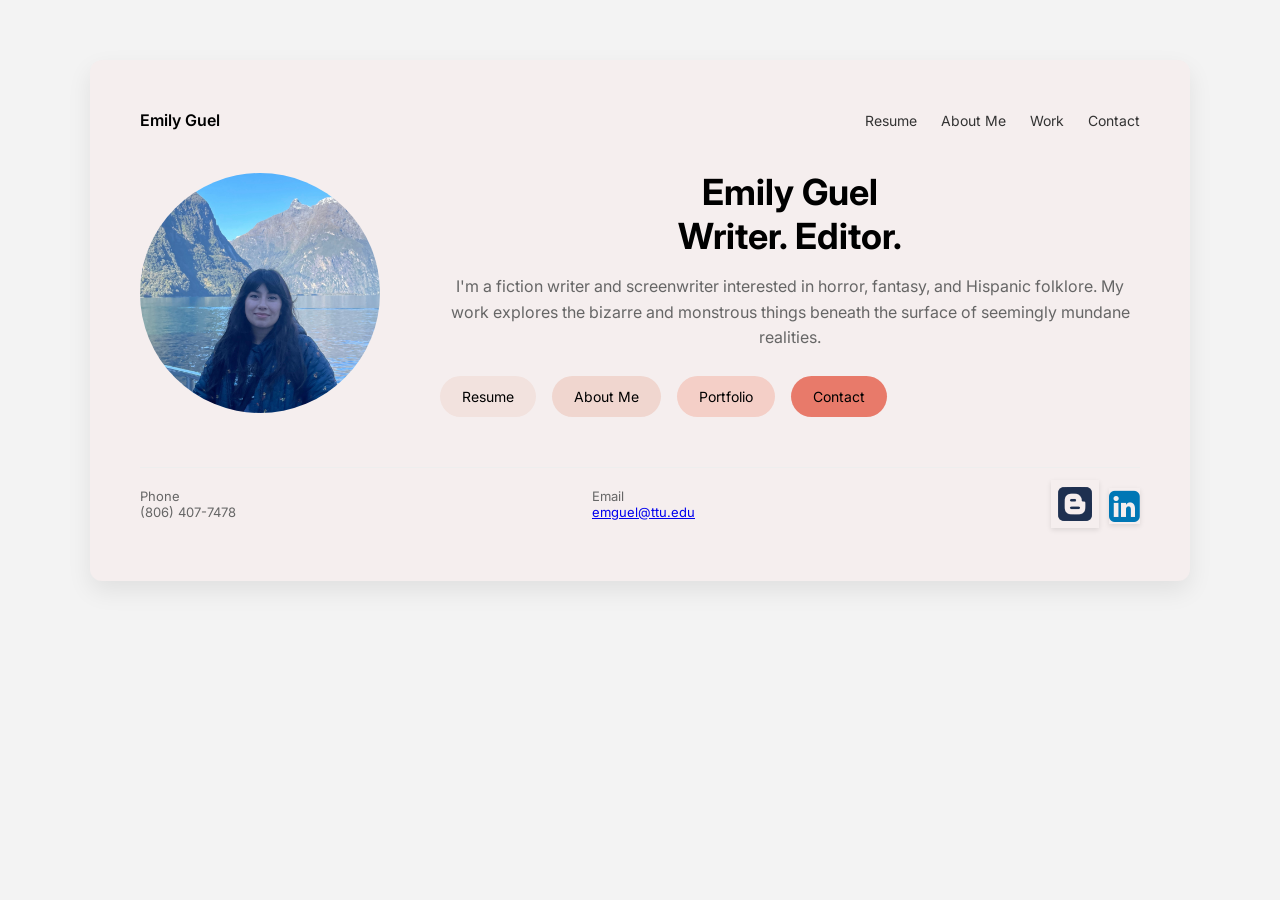
==== index.html @ 6e2cbc1f "Update navigation links to point to specific pages fixed navigation bar" ====
<!DOCTYPE html>
<html lang="en">

<head>

    <meta charset="UTF-8">
    <meta name="viewport" content="width=device-width, initial-scale=1.0">

    <title>Emily | Writer</title>

    <link rel="stylesheet" href="style.css">

    <link rel="stylesheet" href="https://cdnjs.cloudflare.com/ajax/libs/font-awesome/4.7.0/css/font-awesome.min.css">



    <link href="https://fonts.googleapis.com/css2?family=Inter:wght@300;400;600&display=swap" rel="stylesheet">

</head>

<body>

    <div class="container">

        <nav>
            <div class="logo">Emily Guel</div>

            <div>
                <a href="resume.html">Resume</a>
                <a href="about-me.html">About Me</a>
                <a href="portfolio.html">Work</a>
                <a href="contact.html">Contact</a>
            </div>
        </nav>


        <section class="hero">

            <img src="images/profilepic.jpg" alt="Profile Photo">

            <div class="hero-text">

                <h1>Emily Guel<br>Writer. Editor.</h1>

                <p>
                    I'm a fiction writer and screenwriter interested in horror, fantasy, and Hispanic folklore.
                    My work explores the bizarre and monstrous things beneath the surface of seemingly mundane
                    realities.
                </p>

                <div class="buttons">

                    <a class="btn resume" href="resume.html">Resume</a>

                    <a class="btn about-me" href="about-me.html">About Me</a>

                    <a class="btn work" href="portfolio.html">Portfolio</a>

                    <a class="btn contact" href="contact.html">Contact</a>

                </div>

        </section>


        <footer>

            <div>
                Phone<br>
                (806) 407-7478
            </div>

            <div>
                Email<br>
                <a href="mailto:emguel@ttu.edu">emguel@ttu.edu</a>
            </div>
            <div class="flex-container">
                <div>
                    <a href="https://livingonwritersblock.blogspot.com/">
                        <img src="images/blogger-brands-solid.png" alt="blogger logo" class="lift-image" width="48"
                            height="48">
                    </a>
                </div>
                <div>
                    <a href="https://www.linkedin.com/in/emilyguel">
                        <i class="fa fa-linkedin-square" style="font-size:36px; color:#0077B5;"></i>
                    </a>
                </div>
            </div>
        </footer>

    </div>

</body>

</html>
---- style.css ----
body {
    font-family: "Inter", sans-serif;
    background: #f3f3f3;
    margin: 0;
}

/* main card */

.container {
    max-width: 1000px;
    margin: 60px auto;
    background: rgb(245, 238, 238);
    padding: 50px;
    border-radius: 12px;
    box-shadow: 0 10px 25px rgba(0, 0, 0, 0.08);
}

/* nav bar */

nav {
    display: flex;
    justify-content: space-between;
    align-items: center;
    margin-bottom: 40px;
}

.logo {
    font-weight: 600;
}

nav a {
    margin-left: 20px;
    text-decoration: none;
    color: #333;
    font-size: 14px;
}

/* hero section */

.hero {
    display: flex;
    align-items: center;
    gap: 60px;
}

/* profile image */

.hero img {
    width: 240px;
    height: 240px;
    border-radius: 50%;
    object-fit: cover;
}

/* text */

.hero-text h1 {
    font-size: 36px;
    margin: 0 0 15px 0;
    text-align: center;
}

.hero-text p {
    color: #666;
    line-height: 1.6;
    text-align: center;
}

/* buttons */

.buttons {
    margin-top: 25px;
}

.btn {
    padding: 12px 22px;
    border-radius: 30px;
    text-decoration: none;
    margin-right: 12px;
    font-size: 14px;
    display: inline-block;
}

.resume {
    background: #f2e2de;
    color: black;
}

.about-me {
    background: #f0d6cf;
    color: black;
}

.work {
    background: #f4cfc7;
    color: black;
}

.contact {
    background: #e87a6a;
    color: black;
}

.Inheritance {
    Background: #bd5d4e;
    color: black;
}

.penny-darling {
    background: #e78f82;
    color: black;
}

.wherewestayed {
    background: #f9ada1;
    color: black;
}

.prologue {
    background: #f2bab2;
    color: black;
}

/* footer */

footer {
    border-top: 1px solid #eee;
    margin-top: 50px;
    padding-top: 20px;
    display: flex;
    justify-content: space-between;
    font-size: 13px;
    color: #666;
}

i {
    font-size: 28px;
    margin: right 15px;
    color: #333;
}

i:hover {
    color: #e87a6a;
}

nav a:hover {
    opacity: .0;
}

.flex-container {
    display: flex;
    justify-content: center;
    /* Aligns items horizontally in the center */
    /* Other options: space-between, space-around, flex-start, flex-end */
    gap: 10px;
    /* Adds space between images */
}

.flex-container img {
    max-width: 100%;
    /* Ensures images are responsive */
    height: auto;
    /* Maintains aspect ratio */
}

.lift-image {
    margin-top: -8px;
    transition: transform 0.3s ease, box-shadow 0.3s ease;
    /* Smooth motion */
    cursor: pointer;
    box-shadow: 0 2px 5px rgba(0, 0, 0, 0.1);
    /* Initial shallow shadow */
}

.lift-image:hover {
    transform: translateY(-10px);
    /* Moves the image up */
    box-shadow: 0 10px 20px rgba(0, 0, 0, 0.2);
    /* Deepens shadow for "raised" look */
}


.fa-linkedin-square {
    transition: transform 0.3s ease, box-shadow 0.3s ease;
    /*Smooth motion*/
    cursor: pointer;
    box-shadow: 0 2px 5px rgba(0, 0, 0, 0.1)
        /* Stays animated at end state */
}

.fa-linkedin-square:hover {
    transform: translateY(-10px);
    /*moves the image up*/
    box-shadow: 0 10px 20px rgba(0, 0, 0, 0.2)
        /*deepens shadow for "raised" look*/
}

.btn:hover {
    transform: translateY(-2px);
}

h1 {
    margin-bottom: 30px;
}

/* RESPONSIVE */

@media (max-width:1024px) {

    .issue-grid {
        gap: 20px;
    }

}

@media (max-width:767px) {

    .header {
        flex-direction: column;
    }

    .issue {
        width: 90%;
    }
}
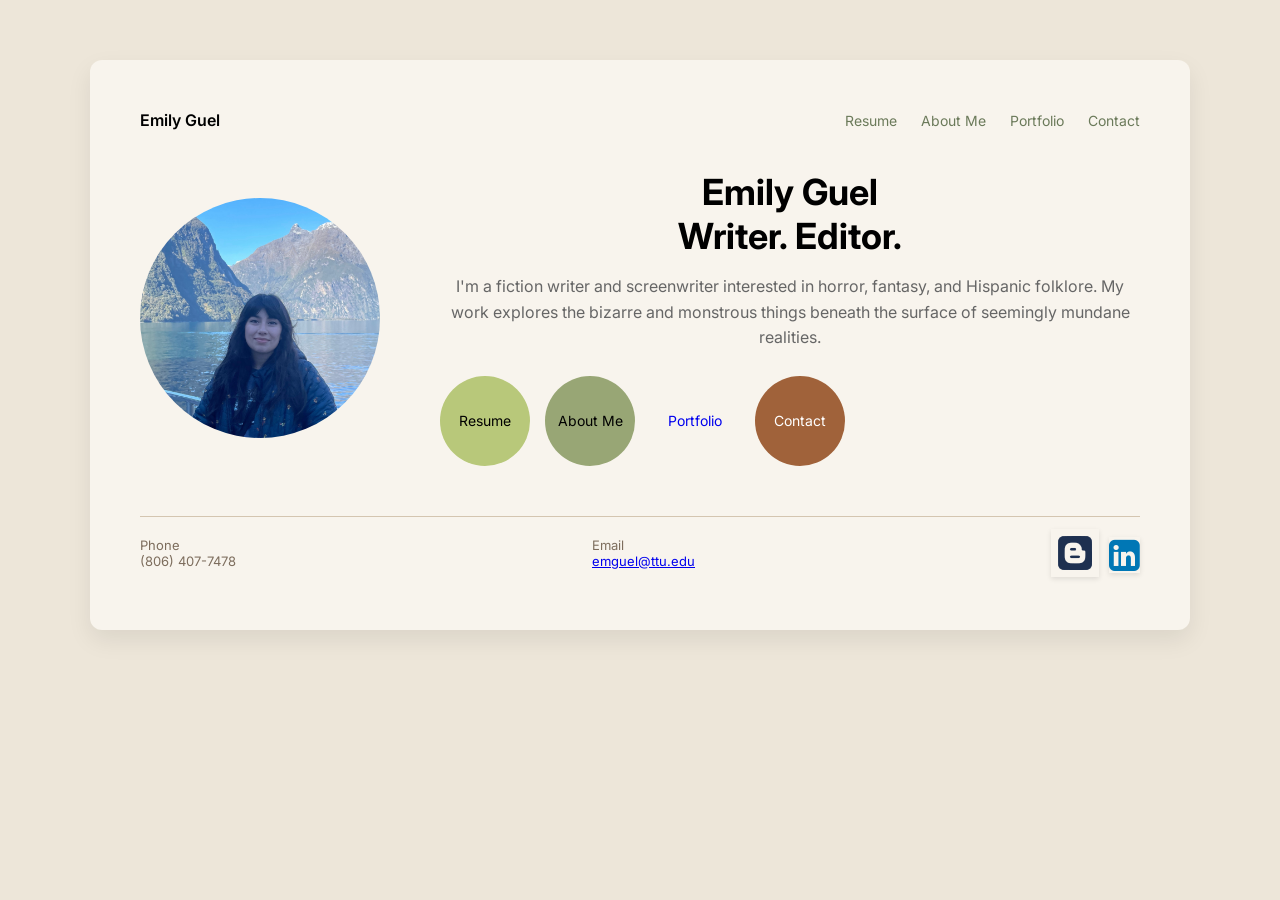
==== commit a6c2bedc: "Rename 'Work' link to 'Portfolio' in index.html" ====
--- a/index.html
+++ b/index.html
@@ -28,7 +28,7 @@
             <div>
                 <a href="resume.html">Resume</a>
                 <a href="about-me.html">About Me</a>
-                <a href="portfolio.html">Work</a>
+                <a href="portfolio.html">Portfolio</a>
                 <a href="contact.html">Contact</a>
             </div>
         </nav>
@@ -45,7 +45,7 @@
                 <p>
                     I'm a fiction writer and screenwriter interested in horror, fantasy, and Hispanic folklore.
                     My work explores the bizarre and monstrous things beneath the surface of seemingly mundane
-                    realities.
+ realities.
                 </p>
 
                 <div class="buttons">
@@ -54,7 +54,7 @@
 
                     <a class="btn about-me" href="about-me.html">About Me</a>
 
-                    <a class="btn work" href="portfolio.html">Portfolio</a>
+                    <a class="btn portfolio" href="portfolio.html">Portfolio</a>
 
                     <a class="btn contact" href="contact.html">Contact</a>
 
--- a/style.css
+++ b/style.css
@@ -1,6 +1,6 @@
 body {
     font-family: "Inter", sans-serif;
-    background: #f3f3f3;
+    background: #ede6d9;
     margin: 0;
 }
 
@@ -9,7 +9,7 @@
 .container {
     max-width: 1000px;
     margin: 60px auto;
-    background: rgb(245, 238, 238);
+    background: #f8f4ed;
     padding: 50px;
     border-radius: 12px;
     box-shadow: 0 10px 25px rgba(0, 0, 0, 0.08);
@@ -31,7 +31,7 @@
 nav a {
     margin-left: 20px;
     text-decoration: none;
-    color: #333;
+    color: #6b7a5a;
     font-size: 14px;
 }
 
@@ -70,77 +70,103 @@
 
 .buttons {
     margin-top: 25px;
+    display: flex;
+    gap: 15px;
+    justify-content: flex-start;
+    flex-wrap: wrap;
 }
 
 .btn {
-    padding: 12px 22px;
-    border-radius: 30px;
+    width: 90px;
+    height: 90px;
+    border-radius: 50%;
     text-decoration: none;
-    margin-right: 12px;
     font-size: 14px;
-    display: inline-block;
+    display: flex;
+    align-items: center;
+    justify-content: center;
+    text-align: center;
+    padding: 0;
+    transition: transform 0.3s ease;
 }
 
 .resume {
-    background: #f2e2de;
+    background: #b8c87a;    
     color: black;
 }
 
 .about-me {
-    background: #f0d6cf;
+    background: #98a675;
     color: black;
 }
 
 .work {
-    background: #f4cfc7;
+    background: #8fa770;            
     color: black;
 }
 
 .contact {
-    background: #e87a6a;
-    color: black;
+    background: #a0623a;
+    color: white;
 }
 
 .Inheritance {
-    Background: #bd5d4e;
-    color: black;
+    background: #8b5a2b;
+    color: white;
+    width: auto !important;
+    height: auto !important;
+    border-radius: 30px !important;
+    padding: 12px 22px !important;
 }
 
 .penny-darling {
-    background: #e78f82;
-    color: black;
+    background: #a39b7a;
+    color: black;
+    width: auto !important;
+    height: auto !important;
+    border-radius: 30px !important;
+    padding: 12px 22px !important;
 }
 
 .wherewestayed {
-    background: #f9ada1;
-    color: black;
+    background: #9cb584;
+    color: black;
+    width: auto !important;
+    height: auto !important;
+    border-radius: 30px !important;
+    padding: 12px 22px !important;
 }
 
 .prologue {
-    background: #f2bab2;
-    color: black;
+    background: #c17d5c;
+    color: black;
+    width: auto !important;
+    height: auto !important;
+    border-radius: 30px !important;
+    padding: 12px 22px !important;
+    max-width: 150px;
 }
 
 /* footer */
 
 footer {
-    border-top: 1px solid #eee;
+    border-top: 1px solid #d4c5b0;
     margin-top: 50px;
     padding-top: 20px;
     display: flex;
     justify-content: space-between;
     font-size: 13px;
-    color: #666;
+    color: #7d6d5d;
 }
 
 i {
     font-size: 28px;
     margin: right 15px;
-    color: #333;
+    color: #7d8c6a;
 }
 
 i:hover {
-    color: #e87a6a;
+    color: #a0623a;
 }
 
 nav a:hover {
@@ -213,13 +239,48 @@
 
 }
 
-@media (max-width:767px) {
-
-    .header {
+@media (max-width:768px) {
+    .container {
+        margin: 20px auto;
+        padding: 25px;
+    }
+
+    nav {
         flex-direction: column;
-    }
-
-    .issue {
-        width: 90%;
-    }
-}+        gap: 15px;
+        margin-bottom: 25px;
+    }
+
+    nav a {
+        margin-left: 0;
+        margin-right: 15px;
+    }
+
+    .hero {
+        flex-direction: column;
+        gap: 30px;
+        align-items: center;
+    }
+
+    .hero img {
+        width: 180px;
+        height: 180px;
+    }
+
+    .hero-text h1 {
+        font-size: 28px;
+    }
+
+    .btn {
+        display: block;
+        margin: 8px 0;
+        width: 100%;
+        text-align: center;
+        margin-right: 0;
+    }
+
+    footer {
+        flex-direction: column;
+        gap: 20px;
+    }
+}
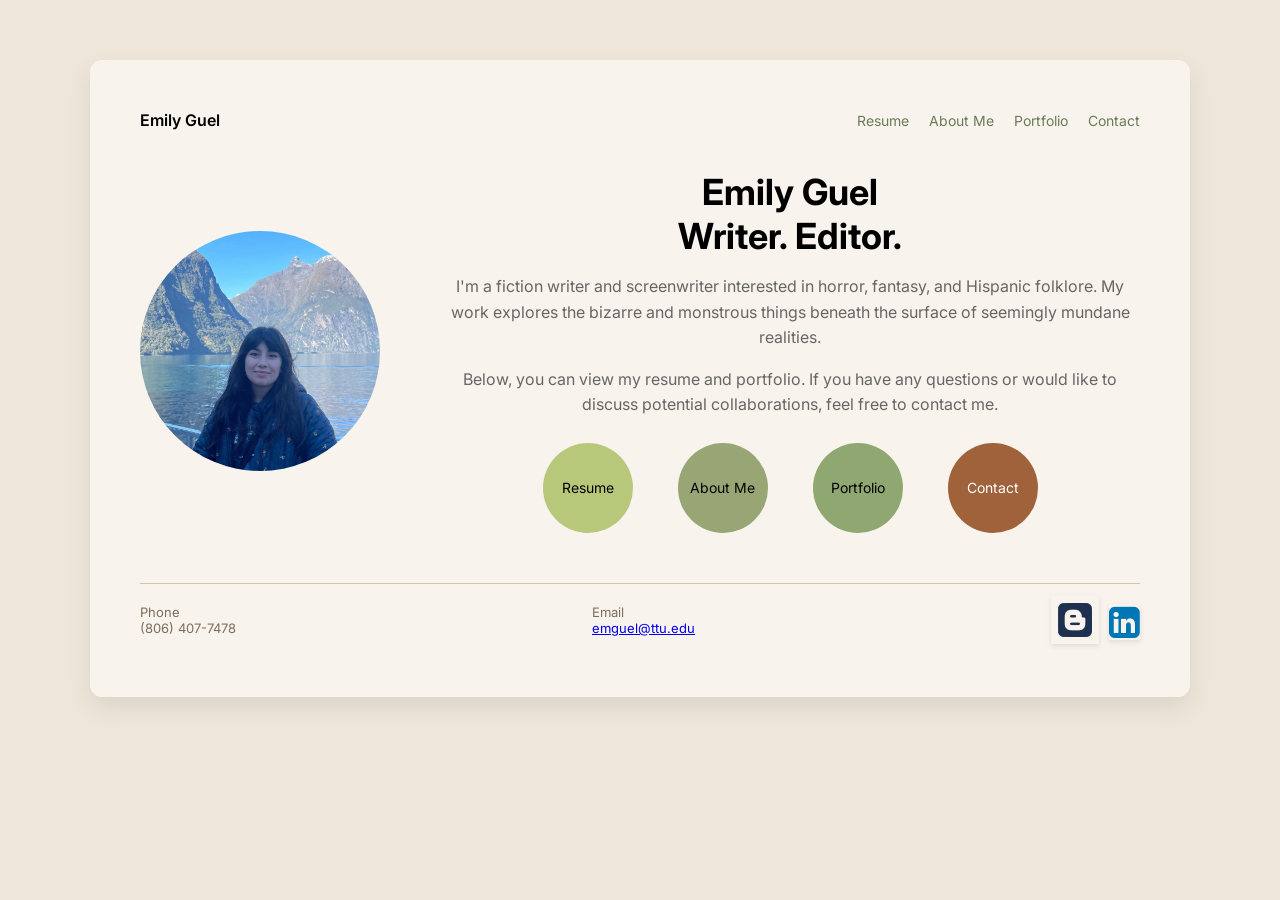
==== commit 73769e98: "Update index.html" ====
--- a/index.html
+++ b/index.html
@@ -2,30 +2,33 @@
 <html lang="en">
 
 <head>
-
     <meta charset="UTF-8">
     <meta name="viewport" content="width=device-width, initial-scale=1.0">
-
+    <meta name="description"
+        content="Emily Guel is a fiction writer and screenwriter interested in horror, fantasy, and Hispanic folklore.">
+    <meta property="og:title" content="Emily Guel | Writer">
+    <meta property="og:description"
+        content="Emily Guel is a fiction writer and screenwriter interested in horror, fantasy, and Hispanic folklore.">
+    <meta property="og:type" content="website">
+    <meta property="og:url" content="https://emilyguel.com">
     <title>Emily | Writer</title>
-
     <link rel="stylesheet" href="style.css">
-
     <link rel="stylesheet" href="https://cdnjs.cloudflare.com/ajax/libs/font-awesome/4.7.0/css/font-awesome.min.css">
-
-
-
     <link href="https://fonts.googleapis.com/css2?family=Inter:wght@300;400;600&display=swap" rel="stylesheet">
-
 </head>
 
 <body>
-
     <div class="container">
 
         <nav>
             <div class="logo">Emily Guel</div>
-
-            <div>
+            <input type="checkbox" id="nav-toggle" class="nav-toggle">
+            <label for="nav-toggle" class="hamburger" aria-label="Toggle navigation">
+                <span></span>
+                <span></span>
+                <span></span>
+            </label>
+            <div class="nav-links">
                 <a href="resume.html">Resume</a>
                 <a href="about-me.html">About Me</a>
                 <a href="portfolio.html">Portfolio</a>
@@ -33,43 +36,29 @@
             </div>
         </nav>
 
-
         <section class="hero">
-
             <img src="images/profilepic.jpg" alt="Profile Photo">
-
             <div class="hero-text">
-
                 <h1>Emily Guel<br>Writer. Editor.</h1>
-
-                <p>
-                    I'm a fiction writer and screenwriter interested in horror, fantasy, and Hispanic folklore.
+                <p>I'm a fiction writer and screenwriter interested in horror, fantasy, and Hispanic folklore.
                     My work explores the bizarre and monstrous things beneath the surface of seemingly mundane
- realities.
-                </p>
-
+                    realities.</p>
+                <p>Below, you can view my resume and portfolio. If you have any questions or would like to discuss
+                    potential collaborations, feel free to contact me.</p>
                 <div class="buttons">
-
                     <a class="btn resume" href="resume.html">Resume</a>
-
                     <a class="btn about-me" href="about-me.html">About Me</a>
-
                     <a class="btn portfolio" href="portfolio.html">Portfolio</a>
-
                     <a class="btn contact" href="contact.html">Contact</a>
-
                 </div>
-
+            </div>
         </section>
 
-
         <footer>
-
             <div>
                 Phone<br>
                 (806) 407-7478
             </div>
-
             <div>
                 Email<br>
                 <a href="mailto:emguel@ttu.edu">emguel@ttu.edu</a>
@@ -77,8 +66,8 @@
             <div class="flex-container">
                 <div>
                     <a href="https://livingonwritersblock.blogspot.com/">
-                        <img src="images/blogger-brands-solid.png" alt="blogger logo" class="lift-image" width="48"
-                            height="48">
+                        <img src="images/blogger-brands-solid.png" alt="Blogger logo" class="lift-image" width="48"
+                            height="48" loading="lazy">
                     </a>
                 </div>
                 <div>
@@ -90,7 +79,6 @@
         </footer>
 
     </div>
-
 </body>
 
 </html>
--- a/style.css
+++ b/style.css
@@ -5,7 +5,6 @@
 }
 
 /* main card */
-
 .container {
     max-width: 1000px;
     margin: 60px auto;
@@ -16,12 +15,12 @@
 }
 
 /* nav bar */
-
 nav {
     display: flex;
     justify-content: space-between;
     align-items: center;
     margin-bottom: 40px;
+    position: relative;
 }
 
 .logo {
@@ -35,8 +34,55 @@
     font-size: 14px;
 }
 
+nav a:hover {
+    color: #a0623a;
+}
+
+/* hidden checkbox */
+.nav-toggle {
+    position: absolute;
+    opacity: 0;
+    width: 0;
+    height: 0;
+    pointer-events: none;
+}
+
+/* hamburger button - hidden on desktop */
+.hamburger {
+    display: none;
+    flex-direction: column;
+    gap: 5px;
+    cursor: pointer;
+    padding: 4px;
+}
+
+.hamburger span {
+    display: block;
+    width: 24px;
+    height: 2px;
+    background: #6b7a5a;
+    border-radius: 2px;
+    transition: all 0.3s ease;
+}
+
+/* nav links - visible on desktop */
+.nav-links {
+    display: flex;
+    gap: 0;
+}
+
+.nav-links a {
+    margin-left: 20px;
+    text-decoration: none;
+    color: #6b7a5a;
+    font-size: 14px;
+}
+
+.nav-links a:hover {
+    color: #a0623a;
+}
+
 /* hero section */
-
 .hero {
     display: flex;
     align-items: center;
@@ -44,7 +90,6 @@
 }
 
 /* profile image */
-
 .hero img {
     width: 240px;
     height: 240px;
@@ -53,7 +98,6 @@
 }
 
 /* text */
-
 .hero-text h1 {
     font-size: 36px;
     margin: 0 0 15px 0;
@@ -66,13 +110,83 @@
     text-align: center;
 }
 
+/* portfolio grid */
+.portfolio-grid {
+    display: grid;
+    grid-template-columns: repeat(auto-fit, minmax(280px, 1fr));
+    gap: 25px;
+    margin: 30px 0;
+}
+
+.portfolio-grid.single {
+    grid-template-columns: 1fr;
+    max-width: 300px;
+}
+
+.portfolio-card {
+    background: #ffffff;
+    border-radius: 12px;
+    padding: 25px;
+    box-shadow: 0 4px 12px rgba(0, 0, 0, 0.08);
+    transition: transform 0.3s ease, box-shadow 0.3s ease;
+    display: flex;
+    flex-direction: column;
+    align-items: center;
+    text-align: center;
+}
+
+.portfolio-card:hover {
+    transform: translateY(-8px);
+    box-shadow: 0 12px 24px rgba(0, 0, 0, 0.15);
+}
+
+.portfolio-card.Inheritance { background: #8b5a2b; }
+.portfolio-card.penny-darling { background: #a39b7a; }
+.portfolio-card.wherewestayed { background: #9cb584; }
+.portfolio-card.werewolves { background: #7d8c6a; }
+.portfolio-card.prologue { background: #c17d5c; }
+
+.portfolio-card p {
+    color: #ffffff;
+}
+
+.card-link {
+    display: flex;
+    flex-direction: column;
+    align-items: center;
+    justify-content: center;
+    text-align: center;
+    text-decoration: none;
+    color: inherit;
+    width: 100%;
+    height: 100%;
+    padding: 0;
+}
+
+.card-link h3 {
+    margin: 0 0 10px 0;
+    font-size: 16px;
+    color: #ffffff;
+}
+
+.card-link p {
+    margin: 0;
+}
+
+.portfolio-card img {
+    width: 150px;
+    height: 170px;
+    object-fit: contain;
+    border-radius: 8px;
+    margin-bottom: 15px;
+}
+
 /* buttons */
-
 .buttons {
     margin-top: 25px;
     display: flex;
-    gap: 15px;
-    justify-content: flex-start;
+    gap: 45px;
+    justify-content: center;
     flex-wrap: wrap;
 }
 
@@ -90,8 +204,30 @@
     transition: transform 0.3s ease;
 }
 
+.btn:hover {
+    transform: translateY(-2px);
+}
+
+.pill-btn {
+    background: #8b5a2b;
+    color: white;
+    width: auto;
+    height: auto;
+    border-radius: 30px;
+    padding: 12px 24px;
+    text-decoration: none;
+    font-size: 14px;
+    display: inline-flex;
+    align-items: center;
+    transition: transform 0.3s ease;
+}
+
+.pill-btn:hover {
+    transform: translateY(-2px);
+}
+
 .resume {
-    background: #b8c87a;    
+    background: #b8c87a;
     color: black;
 }
 
@@ -100,8 +236,8 @@
     color: black;
 }
 
-.work {
-    background: #8fa770;            
+.portfolio {
+    background: #8fa770;
     color: black;
 }
 
@@ -137,6 +273,15 @@
     padding: 12px 22px !important;
 }
 
+.werewolves {
+    background: #7d8c6a;
+    color: black;
+    width: auto !important;
+    height: auto !important;
+    border-radius: 30px !important;
+    padding: 12px 22px !important;
+}
+
 .prologue {
     background: #c17d5c;
     color: black;
@@ -148,7 +293,6 @@
 }
 
 /* footer */
-
 footer {
     border-top: 1px solid #d4c5b0;
     margin-top: 50px;
@@ -169,91 +313,110 @@
     color: #a0623a;
 }
 
-nav a:hover {
-    opacity: .0;
-}
-
 .flex-container {
     display: flex;
     justify-content: center;
-    /* Aligns items horizontally in the center */
-    /* Other options: space-between, space-around, flex-start, flex-end */
     gap: 10px;
-    /* Adds space between images */
 }
 
 .flex-container img {
     max-width: 100%;
-    /* Ensures images are responsive */
     height: auto;
-    /* Maintains aspect ratio */
 }
 
 .lift-image {
     margin-top: -8px;
     transition: transform 0.3s ease, box-shadow 0.3s ease;
-    /* Smooth motion */
     cursor: pointer;
     box-shadow: 0 2px 5px rgba(0, 0, 0, 0.1);
-    /* Initial shallow shadow */
 }
 
 .lift-image:hover {
     transform: translateY(-10px);
-    /* Moves the image up */
     box-shadow: 0 10px 20px rgba(0, 0, 0, 0.2);
-    /* Deepens shadow for "raised" look */
-}
-
+}
 
 .fa-linkedin-square {
     transition: transform 0.3s ease, box-shadow 0.3s ease;
-    /*Smooth motion*/
     cursor: pointer;
-    box-shadow: 0 2px 5px rgba(0, 0, 0, 0.1)
-        /* Stays animated at end state */
+    box-shadow: 0 2px 5px rgba(0, 0, 0, 0.1);
 }
 
 .fa-linkedin-square:hover {
     transform: translateY(-10px);
-    /*moves the image up*/
-    box-shadow: 0 10px 20px rgba(0, 0, 0, 0.2)
-        /*deepens shadow for "raised" look*/
-}
-
-.btn:hover {
-    transform: translateY(-2px);
+    box-shadow: 0 10px 20px rgba(0, 0, 0, 0.2);
 }
 
 h1 {
     margin-bottom: 30px;
 }
 
+/* fade-in animation */
+@keyframes fadeUp {
+    from {
+        opacity: 0;
+        transform: translateY(20px);
+    }
+    to {
+        opacity: 1;
+        transform: translateY(0);
+    }
+}
+
+.fade-in {
+    animation: fadeUp 0.6s ease forwards;
+}
+
+.fade-in:nth-child(2) { animation-delay: 0.1s; }
+.fade-in:nth-child(3) { animation-delay: 0.2s; }
+.fade-in:nth-child(4) { animation-delay: 0.3s; }
+
 /* RESPONSIVE */
-
-@media (max-width:1024px) {
-
+@media (max-width: 1024px) {
     .issue-grid {
         gap: 20px;
     }
-
-}
-
-@media (max-width:768px) {
+}
+
+@media (max-width: 768px) {
     .container {
         margin: 20px auto;
         padding: 25px;
     }
 
+    /* show hamburger on mobile */
+    .hamburger {
+        display: flex;
+    }
+
+    /* hide nav links by default on mobile */
+    .nav-links {
+        display: none;
+        flex-direction: column;
+        position: absolute;
+        top: 60px;
+        right: 0;
+        background: #f8f4ed;
+        border-radius: 12px;
+        padding: 15px 20px;
+        box-shadow: 0 4px 12px rgba(0, 0, 0, 0.1);
+        z-index: 100;
+    }
+
+    /* show nav links when checkbox is checked */
+    .nav-toggle:checked ~ .nav-links {
+        display: flex;
+    }
+
+    .nav-links a {
+        padding: 8px 0;
+        margin: 0;
+    }
+
     nav {
-        flex-direction: column;
-        gap: 15px;
+        flex-direction: row;
+        gap: 0;
         margin-bottom: 25px;
-    }
-
-    nav a {
-        margin-left: 0;
-        margin-right: 15px;
     }
 
     .hero {
@@ -272,9 +435,12 @@
     }
 
     .btn {
-        display: block;
-        margin: 8px 0;
-        width: 100%;
+        display: flex;
+        align-items: center;
+        justify-content: center;
+        margin: 8px auto;
+        width: 80px !important;
+        height: 80px !important;
         text-align: center;
         margin-right: 0;
     }
@@ -284,3 +450,24 @@
         gap: 20px;
     }
 }
+
+@media (max-width: 480px) {
+    .container {
+        margin: 10px auto;
+        padding: 18px;
+    }
+
+    .hero-text h1 {
+        font-size: 22px;
+    }
+
+    .btn {
+        width: 70px !important;
+        height: 70px !important;
+        font-size: 12px;
+    }
+
+    nav a {
+        font-size: 12px;
+    }
+}
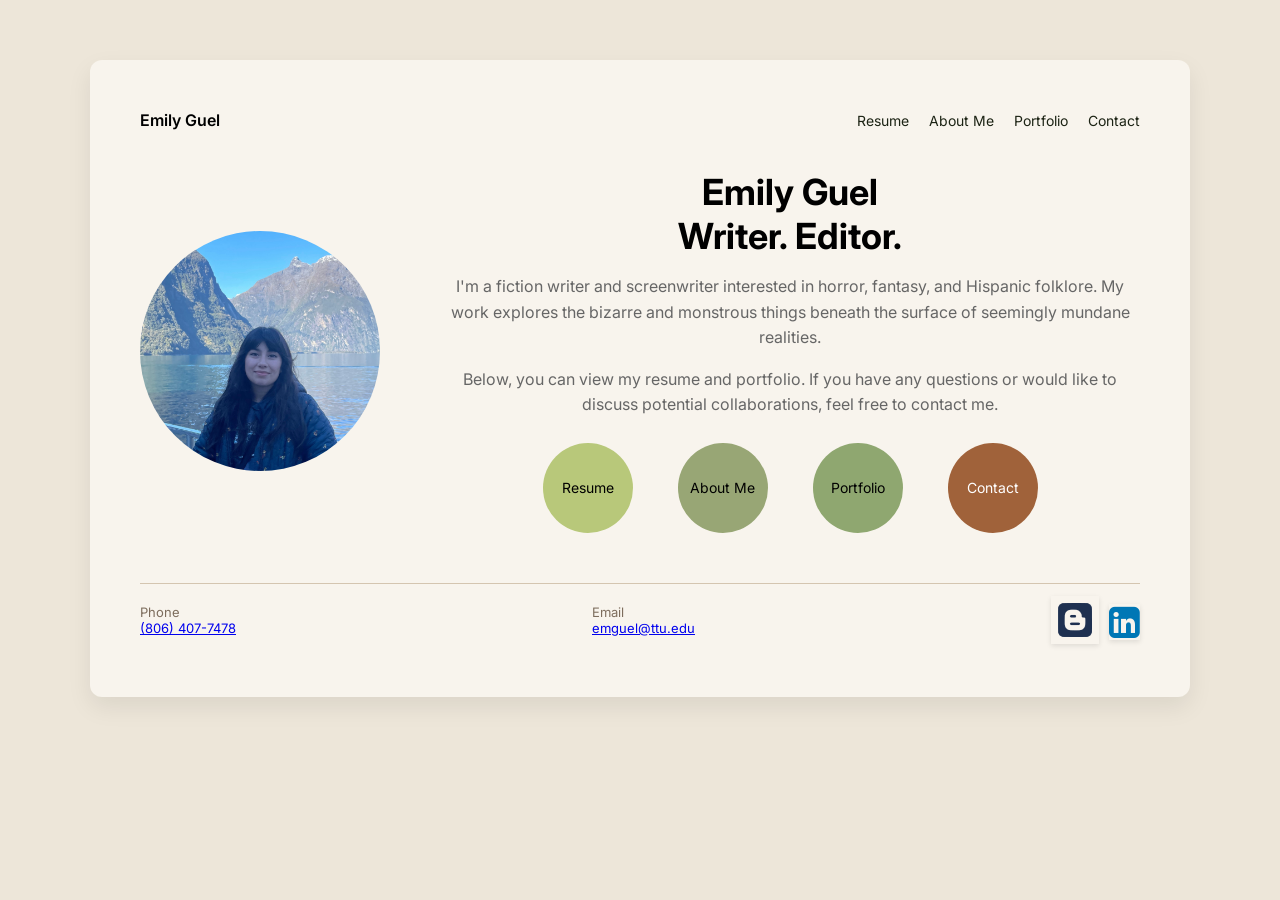
==== commit 6e64c4c5: "Update index.html" ====
--- a/index.html
+++ b/index.html
@@ -22,7 +22,7 @@
 
         <nav>
             <div class="logo">Emily Guel</div>
-            <input type="checkbox" id="nav-toggle" class="nav-toggle">
+            <input type="checkbox" id="nav-toggle" class="nav-toggle" aria-label="Toggle navigation">
             <label for="nav-toggle" class="hamburger" aria-label="Toggle navigation">
                 <span></span>
                 <span></span>
@@ -35,29 +35,29 @@
                 <a href="contact.html">Contact</a>
             </div>
         </nav>
-
-        <section class="hero">
-            <img src="images/profilepic.jpg" alt="Profile Photo">
-            <div class="hero-text">
-                <h1>Emily Guel<br>Writer. Editor.</h1>
-                <p>I'm a fiction writer and screenwriter interested in horror, fantasy, and Hispanic folklore.
-                    My work explores the bizarre and monstrous things beneath the surface of seemingly mundane
-                    realities.</p>
-                <p>Below, you can view my resume and portfolio. If you have any questions or would like to discuss
-                    potential collaborations, feel free to contact me.</p>
-                <div class="buttons">
-                    <a class="btn resume" href="resume.html">Resume</a>
-                    <a class="btn about-me" href="about-me.html">About Me</a>
-                    <a class="btn portfolio" href="portfolio.html">Portfolio</a>
-                    <a class="btn contact" href="contact.html">Contact</a>
+        <main>
+            <section class="hero">
+                <img src="images/profilepic.jpg" alt="Profile picture of Emily Guel, fiction writer and screenwriter">
+                <div class="hero-text">
+                    <h1>Emily Guel<br>Writer. Editor.</h1>
+                    <p>I'm a fiction writer and screenwriter interested in horror, fantasy, and Hispanic folklore.
+                        My work explores the bizarre and monstrous things beneath the surface of seemingly mundane
+                        realities.</p>
+                    <p>Below, you can view my resume and portfolio. If you have any questions or would like to discuss
+                        potential collaborations, feel free to contact me.</p>
+                    <div class="buttons">
+                        <a class="btn resume" href="resume.html">Resume</a>
+                        <a class="btn about-me" href="about-me.html">About Me</a>
+                        <a class="btn portfolio" href="portfolio.html">Portfolio</a>
+                        <a class="btn contact" href="contact.html">Contact</a>
+                    </div>
                 </div>
-            </div>
-        </section>
-
+            </section>
+        </main>
         <footer>
             <div>
                 Phone<br>
-                (806) 407-7478
+                <a href="tel:(806) 407-7478">(806) 407-7478</a>
             </div>
             <div>
                 Email<br>
@@ -65,13 +65,13 @@
             </div>
             <div class="flex-container">
                 <div>
-                    <a href="https://livingonwritersblock.blogspot.com/">
+                    <a href="https://livingonwritersblock.blogspot.com/" aria-label="Emily Guel on Blogger">
                         <img src="images/blogger-brands-solid.png" alt="Blogger logo" class="lift-image" width="48"
                             height="48" loading="lazy">
                     </a>
                 </div>
                 <div>
-                    <a href="https://www.linkedin.com/in/emilyguel">
+                    <a href="https://www.linkedin.com/in/emilyguel" aria-label="Emily Guel on LinkedIn">
                         <i class="fa fa-linkedin-square" style="font-size:36px; color:#0077B5;"></i>
                     </a>
                 </div>
--- a/style.css
+++ b/style.css
@@ -74,7 +74,7 @@
 .nav-links a {
     margin-left: 20px;
     text-decoration: none;
-    color: #6b7a5a;
+    color: #1c2314;
     font-size: 14px;
 }
 
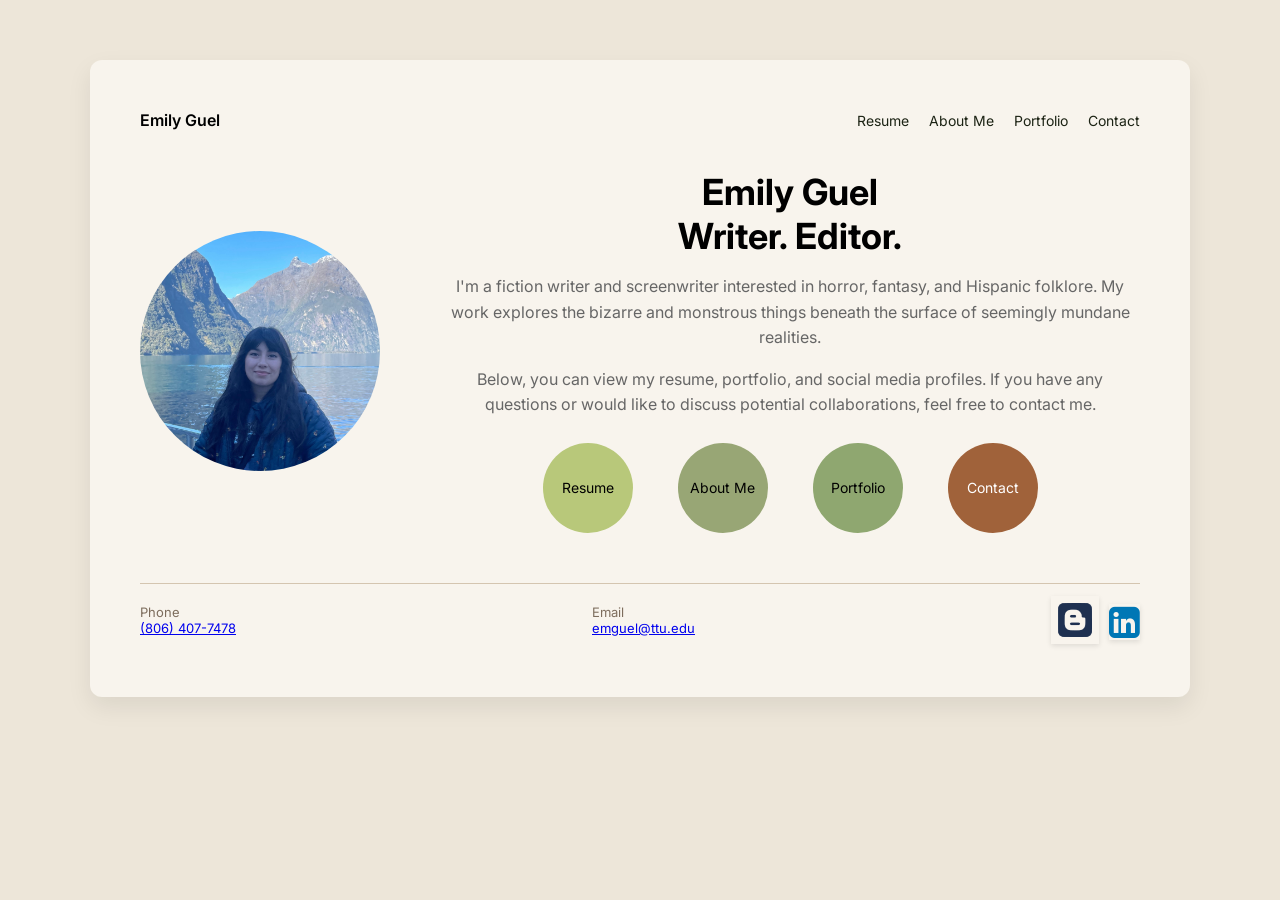
==== commit 6c935b81: "Update index.html" ====
--- a/index.html
+++ b/index.html
@@ -43,7 +43,7 @@
                     <p>I'm a fiction writer and screenwriter interested in horror, fantasy, and Hispanic folklore.
                         My work explores the bizarre and monstrous things beneath the surface of seemingly mundane
                         realities.</p>
-                    <p>Below, you can view my resume and portfolio. If you have any questions or would like to discuss
+                    <p>Below, you can view my resume, portfolio, and social media profiles. If you have any questions or would like to discuss
                         potential collaborations, feel free to contact me.</p>
                     <div class="buttons">
                         <a class="btn resume" href="resume.html">Resume</a>
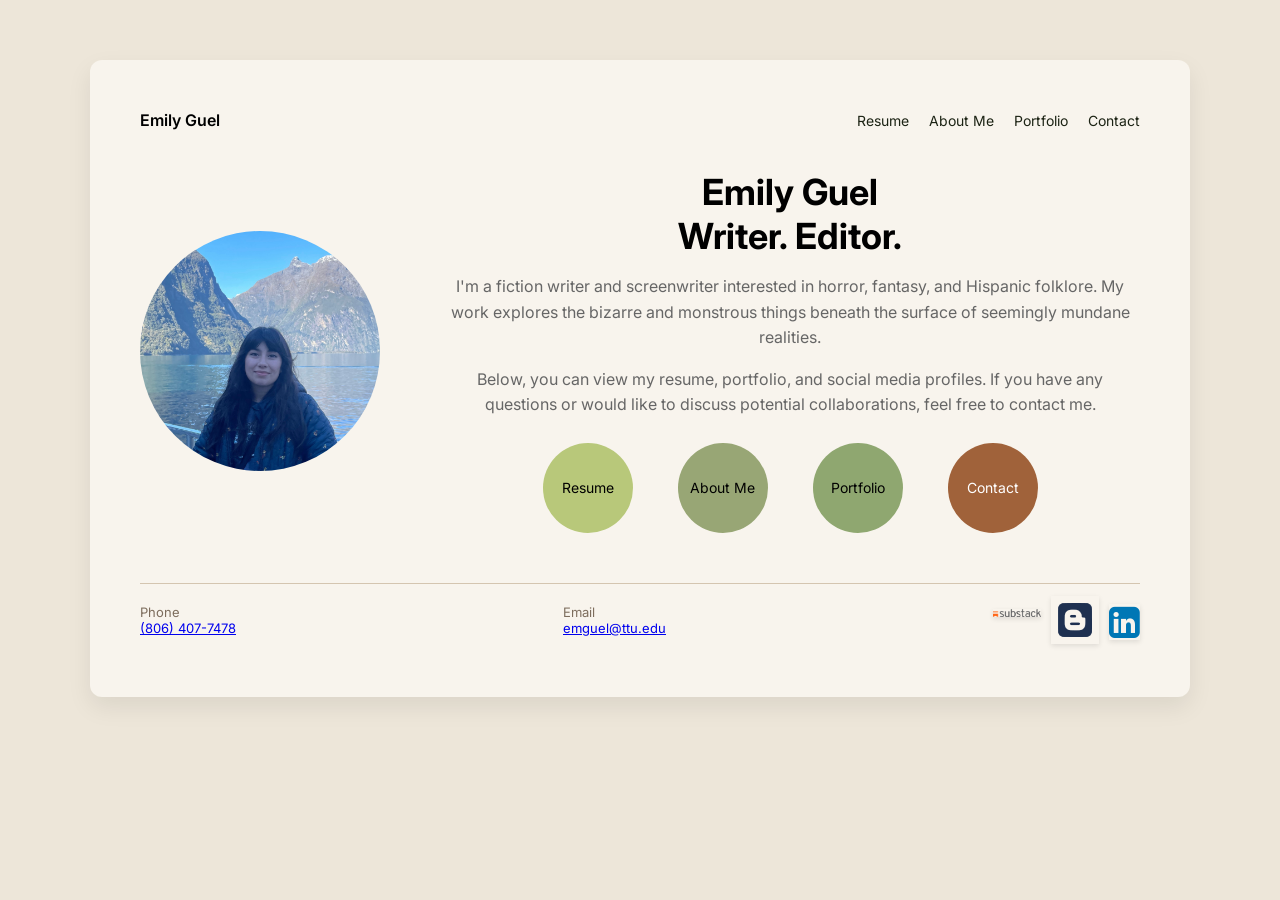
==== commit 451e276d: "Update index.html substack logo added" ====
--- a/index.html
+++ b/index.html
@@ -65,6 +65,12 @@
             </div>
             <div class="flex-container">
                 <div>
+                    <a href="https://substack.com/@livingonwritersblock" aria-label="Emily Guel on Substack">
+                        <img src="images/substack_wordmark.png" alt="Substack wordmark logo" class="lift-image" width="48"
+                            height="48" loading="lazy">
+                    </a>
+                </div>
+                <div>
                     <a href="https://livingonwritersblock.blogspot.com/" aria-label="Emily Guel on Blogger">
                         <img src="images/blogger-brands-solid.png" alt="Blogger logo" class="lift-image" width="48"
                             height="48" loading="lazy">
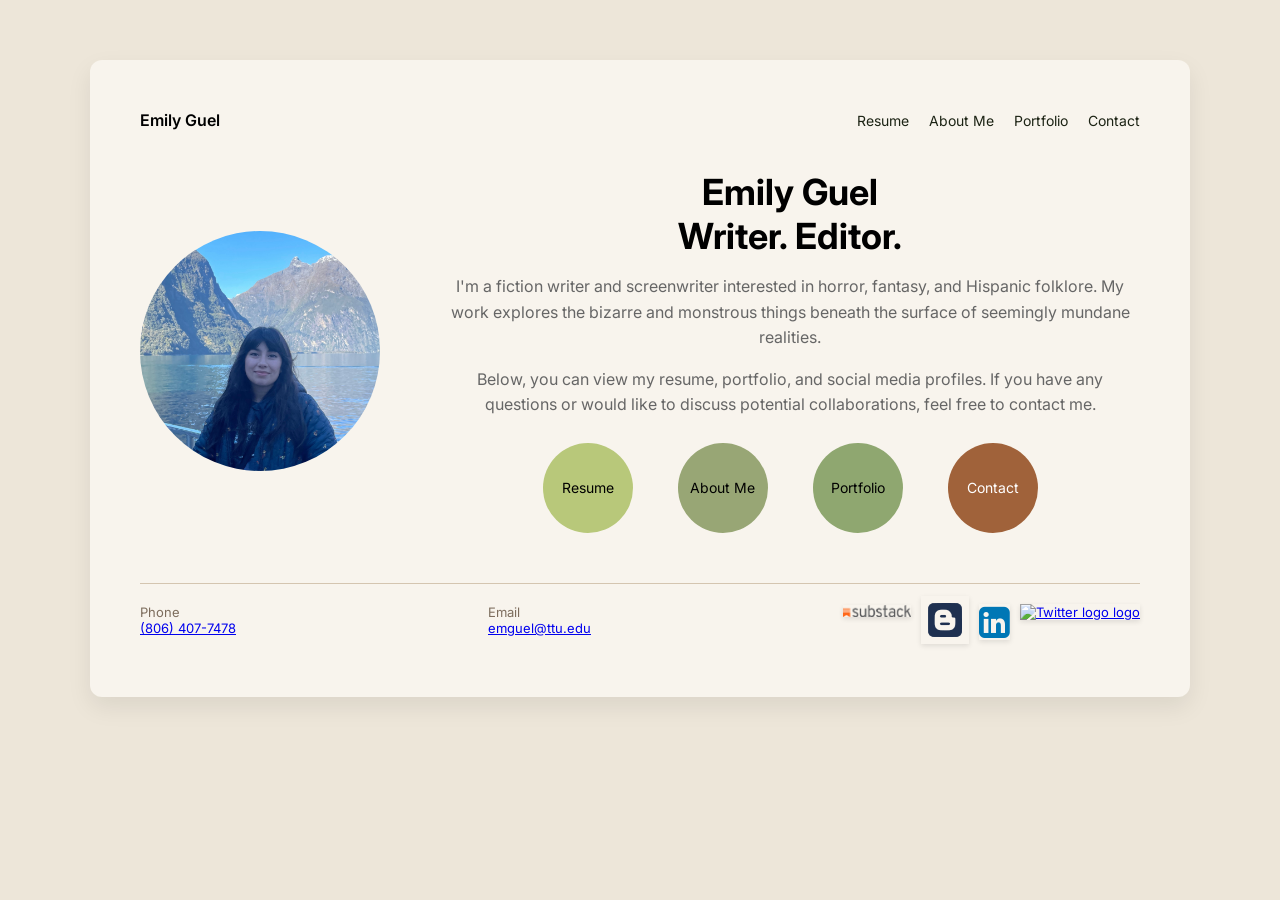
==== commit 286212c6: "Update index.html add twitter" ====
--- a/index.html
+++ b/index.html
@@ -66,8 +66,8 @@
             <div class="flex-container">
                 <div>
                     <a href="https://substack.com/@livingonwritersblock" aria-label="Emily Guel on Substack">
-                        <img src="images/substack_wordmark.png" alt="Substack wordmark logo" class="lift-image" width="48"
-                            height="48" loading="lazy">
+                        <img src="images/substack_wordmark.png" alt="Substack wordmark logo" class="lift-image" width="68"
+                            height="68" loading="lazy">
                     </a>
                 </div>
                 <div>
@@ -81,6 +81,12 @@
                         <i class="fa fa-linkedin-square" style="font-size:36px; color:#0077B5;"></i>
                     </a>
                 </div>
+                 <div>
+                    <a href="https://x.com/emilys_pencil" aria-label="Emily Guel on Twitter">
+                        <img src="images/square-twitter-brands-solid.png" alt="Twitter logo logo" class="lift-image" width="48"
+                            height="48" loading="lazy">
+                    </a>
+                </div>
             </div>
         </footer>
 
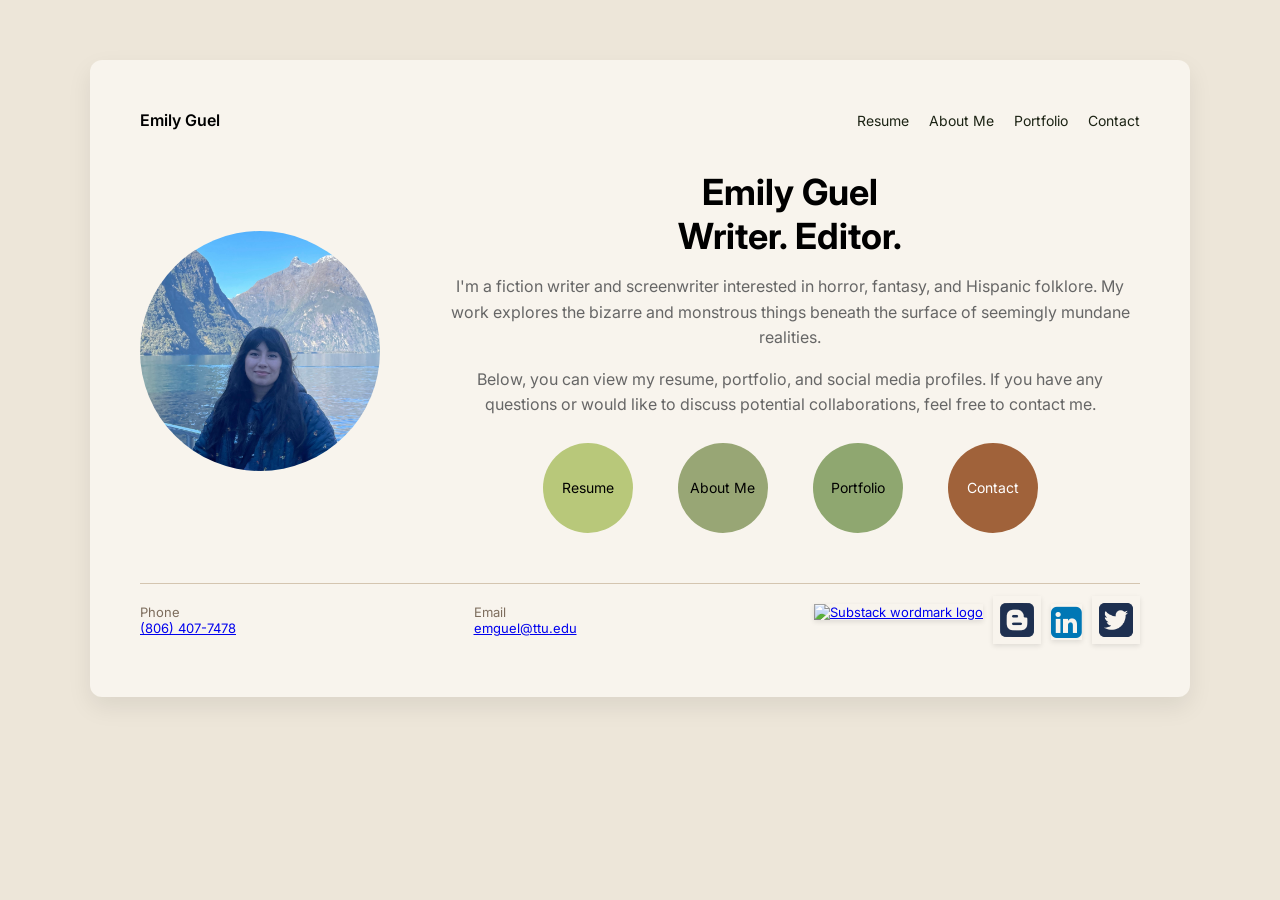
==== commit 41cb3a95: "Update index.html" ====
--- a/index.html
+++ b/index.html
@@ -66,8 +66,8 @@
             <div class="flex-container">
                 <div>
                     <a href="https://substack.com/@livingonwritersblock" aria-label="Emily Guel on Substack">
-                        <img src="images/substack_wordmark.png" alt="Substack wordmark logo" class="lift-image" width="68"
-                            height="68" loading="lazy">
+                        <img src="images/substack.png" alt="Substack wordmark logo" class="lift-image" width="48"
+                            height="48" loading="lazy">
                     </a>
                 </div>
                 <div>
